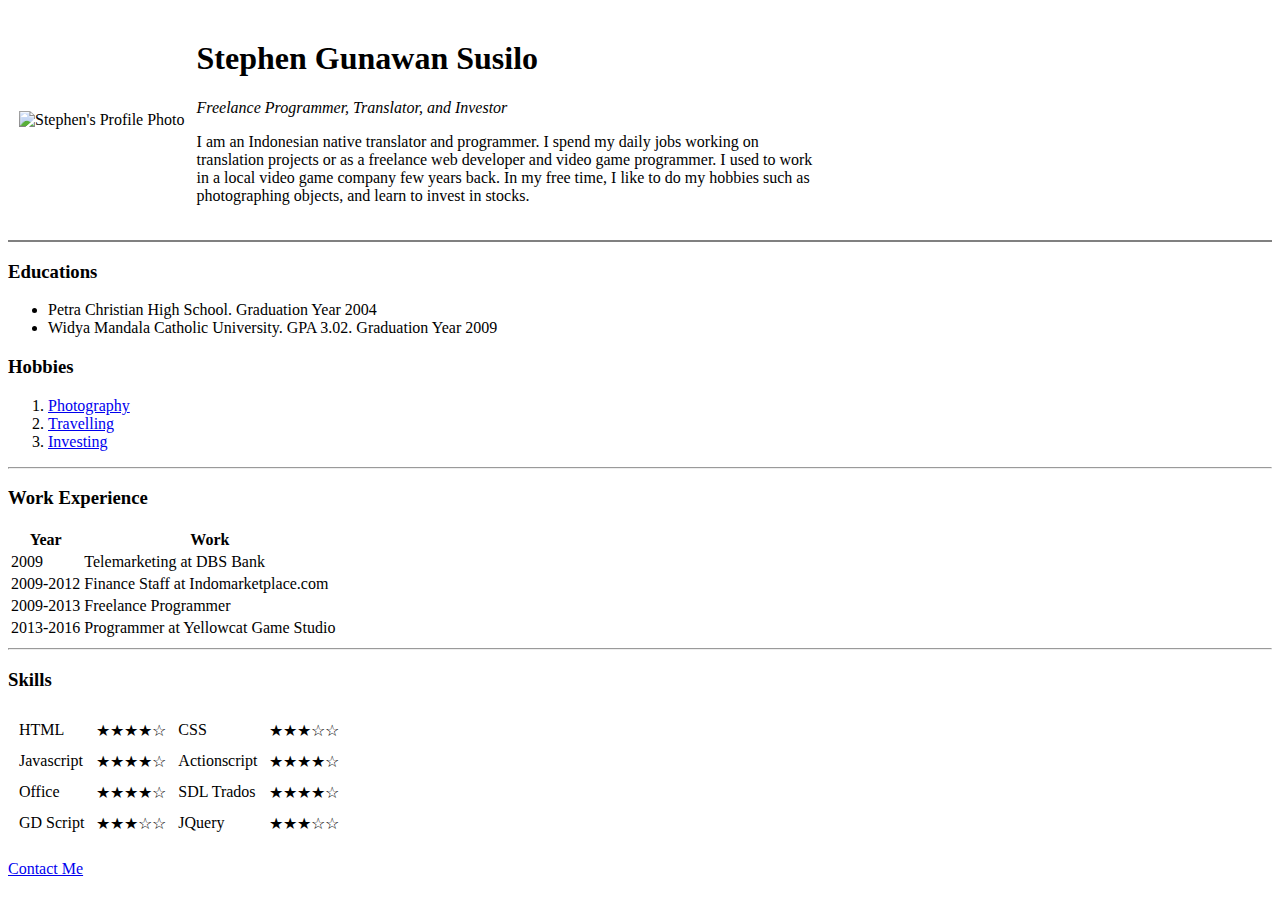
==== index.html @ 2b9957f3 "Add initial files" ====
<!DOCTYPE html>
<html>
<head>
	<meta charset="utf-8">
	<meta name="description" content="web profile">
	<meta name="keywords" content="Profile, Stephen, portfolio">
	<meta name="author" content="Stephen Gunawan Susilo">
	<meta name="viewport" content="width=device-width, initial-scale=1.0">
	<title>⚶ Stephen's Personal Page ⚶</title>
</head>
<body>
	<table cellspacing="10">
		<tr>
			<td>
				<img src="https://instagram.fsub8-1.fna.fbcdn.net/v/t51.2885-19/s150x150/26155949_169074673703487_6059531421033168896_n.jpg?_nc_ht=instagram.fsub8-1.fna.fbcdn.net&_nc_cat=103&_nc_ohc=6iQYbKCUAS0AX-Y6cKG&oh=1d3262fecca5d5c1c946ea29a9b2896f&oe=5EB70B8C" alt="Stephen's Profile Photo">
				
			</td>
			<td>
				<h1>Stephen Gunawan Susilo</h1>
				<p><em>Freelance Programmer, Translator, and Investor</em></p>
				<p>I am an Indonesian native translator and programmer. I spend my daily jobs working on <br>translation projects or as a freelance web developer and video game programmer. I used to work <br>in a local video game company few years back. In my free time, I like to do my hobbies such as <br>photographing objects, and learn to invest in stocks.</p>
				
			</td>
		</tr>
	</table>
	<hr size="2" noshade="true">
	<h3>Educations</h3>
	<ul>
		<li>
			Petra Christian High School. Graduation Year 2004
		</li>
		<li>
			Widya Mandala Catholic University. GPA 3.02. Graduation Year 2009
		</li>
	</ul>
	<h3>Hobbies</h3>
	<ol>
		<li>
			<a href="https://en.wikipedia.org/wiki/Photography" target="_blank">Photography</a> 
		</li>
		<li>
			<a href="https://en.wikipedia.org/wiki/Travel">Travelling</a> 
		</li>
		<li>
			<a href="https://www.investopedia.com/terms/i/investing.asp">Investing</a> 
		</li>
	</ol>

	<hr>

	<h3>Work Experience</h3>
	<table>
		<thead>
			<tr>
				<th>Year</th>
				<th>Work</th>
			</tr>
		</thead>
		<tbody>
			<tr>
				<td>2009</td>
				<td>Telemarketing at DBS Bank</td>
			</tr>
			<tr>
				<td>2009-2012</td>
				<td>Finance Staff at Indomarketplace.com</td>
			</tr>
			<tr>
				<td>2009-2013</td>
				<td>Freelance Programmer</td>
			</tr>
			<tr>
				<td>2013-2016</td>
				<td>Programmer at Yellowcat Game Studio</td>
			</tr>

		</tbody>
	</table>

	<hr>

	<h3>Skills</h3>
	<table cellspacing="10">
		<tr>
			<td>HTML</td>
			<td>★★★★☆</td>
			<td>CSS</td>
			<td>★★★☆☆</td>
		</tr>
		<tr>
			<td>Javascript</td>
			<td>★★★★☆</td>
			<td>Actionscript</td>
			<td>★★★★☆</td>
		</tr>
		<tr>
			<td>Office</td>
			<td>★★★★☆</td>
			<td>SDL Trados</td>
			<td>★★★★☆</td>
		</tr>
		<tr>
			<td>GD Script</td>
			<td>★★★☆☆</td>
			<td>JQuery</td>
			<td>★★★☆☆</td>
		</tr>
	</table>

	<p><a href="contact.html">Contact Me</a></p>
</body>
</html>
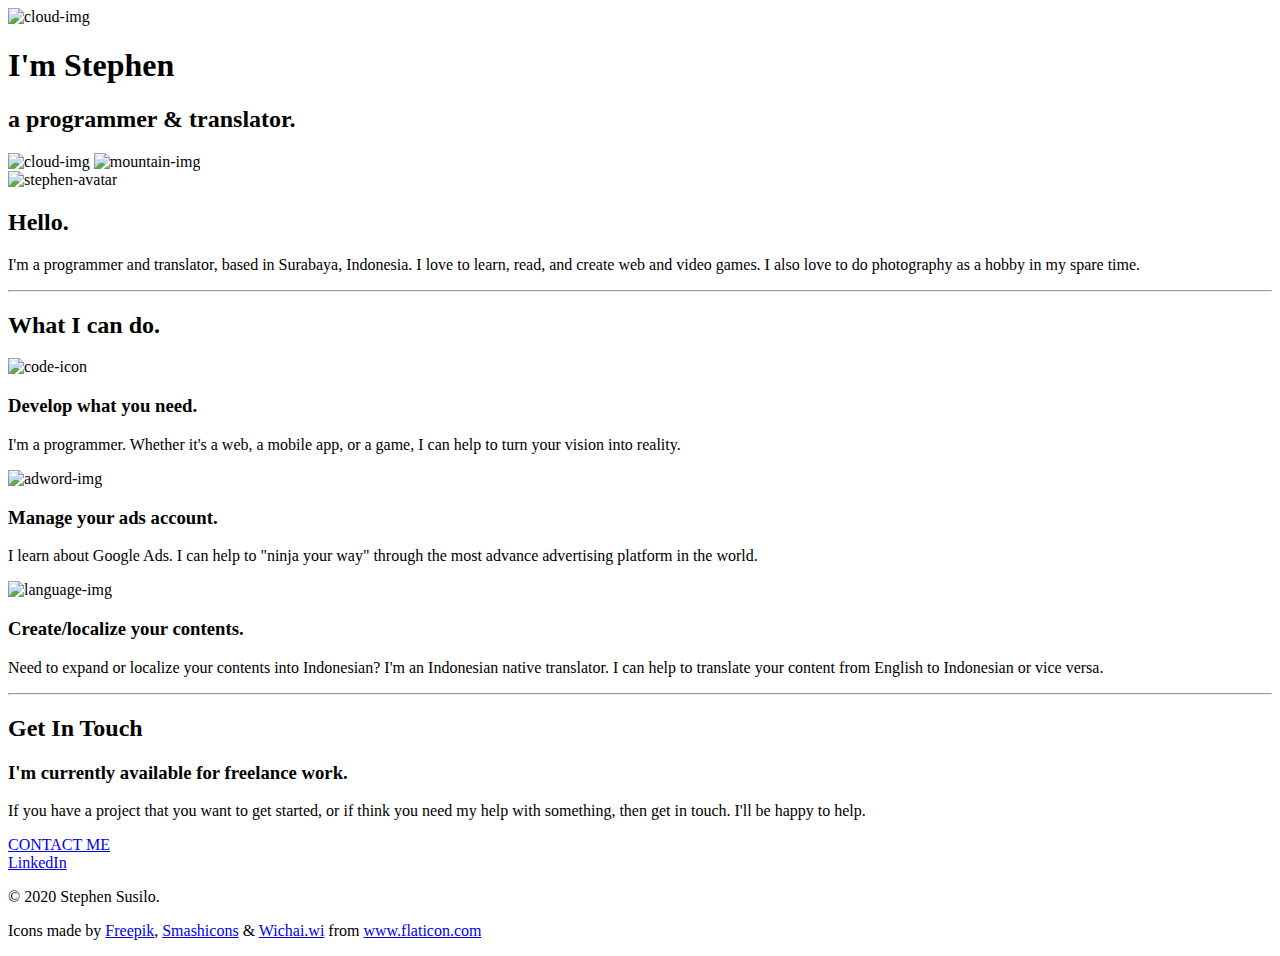
==== commit 52aafb78: "Add new CSS version" ====
--- a/index.html
+++ b/index.html
@@ -2,111 +2,70 @@
 <html>
 <head>
 	<meta charset="utf-8">
-	<meta name="description" content="web profile">
-	<meta name="keywords" content="Profile, Stephen, portfolio">
-	<meta name="author" content="Stephen Gunawan Susilo">
-	<meta name="viewport" content="width=device-width, initial-scale=1.0">
-	<title>⚶ Stephen's Personal Page ⚶</title>
+	<title>⚶ Stephen Gunawan ⚶</title>
+	<link rel="stylesheet" type="text/css" href="css/styles.css">
+	<link rel="icon" href="favicon2.ico">
+	<link href="https://fonts.googleapis.com/css?family=Merriweather|Open+Sans|Sacramento&display=swap" rel="stylesheet">
 </head>
 <body>
-	<table cellspacing="10">
-		<tr>
-			<td>
-				<img src="https://instagram.fsub8-1.fna.fbcdn.net/v/t51.2885-19/s150x150/26155949_169074673703487_6059531421033168896_n.jpg?_nc_ht=instagram.fsub8-1.fna.fbcdn.net&_nc_cat=103&_nc_ohc=6iQYbKCUAS0AX-Y6cKG&oh=1d3262fecca5d5c1c946ea29a9b2896f&oe=5EB70B8C" alt="Stephen's Profile Photo">
-				
-			</td>
-			<td>
-				<h1>Stephen Gunawan Susilo</h1>
-				<p><em>Freelance Programmer, Translator, and Investor</em></p>
-				<p>I am an Indonesian native translator and programmer. I spend my daily jobs working on <br>translation projects or as a freelance web developer and video game programmer. I used to work <br>in a local video game company few years back. In my free time, I like to do my hobbies such as <br>photographing objects, and learn to invest in stocks.</p>
-				
-			</td>
-		</tr>
-	</table>
-	<hr size="2" noshade="true">
-	<h3>Educations</h3>
-	<ul>
-		<li>
-			Petra Christian High School. Graduation Year 2004
-		</li>
-		<li>
-			Widya Mandala Catholic University. GPA 3.02. Graduation Year 2009
-		</li>
-	</ul>
-	<h3>Hobbies</h3>
-	<ol>
-		<li>
-			<a href="https://en.wikipedia.org/wiki/Photography" target="_blank">Photography</a> 
-		</li>
-		<li>
-			<a href="https://en.wikipedia.org/wiki/Travel">Travelling</a> 
-		</li>
-		<li>
-			<a href="https://www.investopedia.com/terms/i/investing.asp">Investing</a> 
-		</li>
-	</ol>
 
-	<hr>
+	<!-- <div class="avatar">
+		<img src="img/avataaars.png" alt="Stephen's avatar">
+	</div> -->
 
-	<h3>Work Experience</h3>
-	<table>
-		<thead>
-			<tr>
-				<th>Year</th>
-				<th>Work</th>
-			</tr>
-		</thead>
-		<tbody>
-			<tr>
-				<td>2009</td>
-				<td>Telemarketing at DBS Bank</td>
-			</tr>
-			<tr>
-				<td>2009-2012</td>
-				<td>Finance Staff at Indomarketplace.com</td>
-			</tr>
-			<tr>
-				<td>2009-2013</td>
-				<td>Freelance Programmer</td>
-			</tr>
-			<tr>
-				<td>2013-2016</td>
-				<td>Programmer at Yellowcat Game Studio</td>
-			</tr>
+	<div class="top-container">
+		<img class="top-cloud" src="img/cloud.png" alt="cloud-img">
+		<h1 class="nama">I'm Stephen</h1>
+		<h2 class="brief">a programmer & translator.</h2>
+		<img class="bottom-cloud" src="img/cloud.png" alt="cloud-img">
+		<img src="img/mountain.png" alt="mountain-img">
 
-		</tbody>
-	</table>
+	</div>
 
-	<hr>
+	<div class="middle-container">
+	  <div class="profile">
+	    <img class="avatar-body" src="img/avataaars.png" alt="stephen-avatar">
+	    <h2 class="hello">Hello.</h2>
+	    <p class="about-me">I'm a programmer and translator, based in Surabaya, Indonesia. I love to learn, read, and create web and video games. I also love to do photography as a hobby in my spare time.</p>
+	  </div>
+	  <hr>
+	  <div class="skills">
+	    <h2 class="mySkills">What I can do.</h2>
+	    <div class="skill-row">
+	      <img class="code-img" src="img/code.png" alt="code-icon">
+	      <h3 class="skill-1">Develop what you need.</h3>
+	      <p class="skill-1">I'm a programmer. Whether it's a web, a mobile app, or a game, I can help to turn your vision into reality.</p>
+	    </div>
+	    <div class="skill-row">
+	      <img class="adword-img" src="img/laptop.png" alt="adword-img">
+	      <h3>Manage your ads account.</h3>
+	      <p class="desc-2">I learn about Google Ads. I can help to "ninja your way" through the most advance advertising platform in the world.</p>
+	    </div>
+	    <div class="skill-row">
+	      <img class="language-img" src="img/bilingual.png" alt="language-img">
+	      <h3>Create/localize your contents.</h3>
+	      <p>Need to expand or localize your contents into Indonesian? I'm an Indonesian native translator. I can help to translate your content from English to Indonesian or vice versa.</p>
+	    </div>
+	  </div>
+	  <hr>
+	  <div class="contact-me">
+	    <h2 class="get-in-touch">Get In Touch</h2>
+	    <h3>I'm currently available for freelance work.</h3>
+	    <p class="closer">If you have a project that you want to get started, or if think you need my help with something, then get in touch. I'll be happy to help.</p>
+	    <a href="mailto:gunawanstephen@yahoo.com" class="myButton">CONTACT ME</a>
+	  </div>
+	</div>
 
-	<h3>Skills</h3>
-	<table cellspacing="10">
-		<tr>
-			<td>HTML</td>
-			<td>★★★★☆</td>
-			<td>CSS</td>
-			<td>★★★☆☆</td>
-		</tr>
-		<tr>
-			<td>Javascript</td>
-			<td>★★★★☆</td>
-			<td>Actionscript</td>
-			<td>★★★★☆</td>
-		</tr>
-		<tr>
-			<td>Office</td>
-			<td>★★★★☆</td>
-			<td>SDL Trados</td>
-			<td>★★★★☆</td>
-		</tr>
-		<tr>
-			<td>GD Script</td>
-			<td>★★★☆☆</td>
-			<td>JQuery</td>
-			<td>★★★☆☆</td>
-		</tr>
-	</table>
 
-	<p><a href="contact.html">Contact Me</a></p>
+	<div class="bottom-container">
+	  <a class="footer-link" target="_blank" href="https://www.linkedin.com/in/stephen-gunawan-a8697735/">LinkedIn</a>
+	  <!-- <a class="footer-link" href="https://twitter.com/">Twitter</a> -->
+	  <!-- <a class="footer-link" href="https://www.appbrewery.co/">Website</a> -->
+	  <p id="copyright" class="not-important">© 2020 Stephen Susilo.</p>
+	  <p class="not-important">Icons made by <a href="https://www.flaticon.com/authors/freepik" title="Freepik">Freepik</a>, <a href="https://www.flaticon.com/authors/smashicons" title="Smashicons">Smashicons</a> & <a href="https://www.flaticon.com/authors/wichaiwi" title="Wichai.wi">Wichai.wi</a> from <a href="https://www.flaticon.com/" title="Flaticon"> www.flaticon.com</a></p>
+	  
+	</div>
+
+	
 </body>
 </html>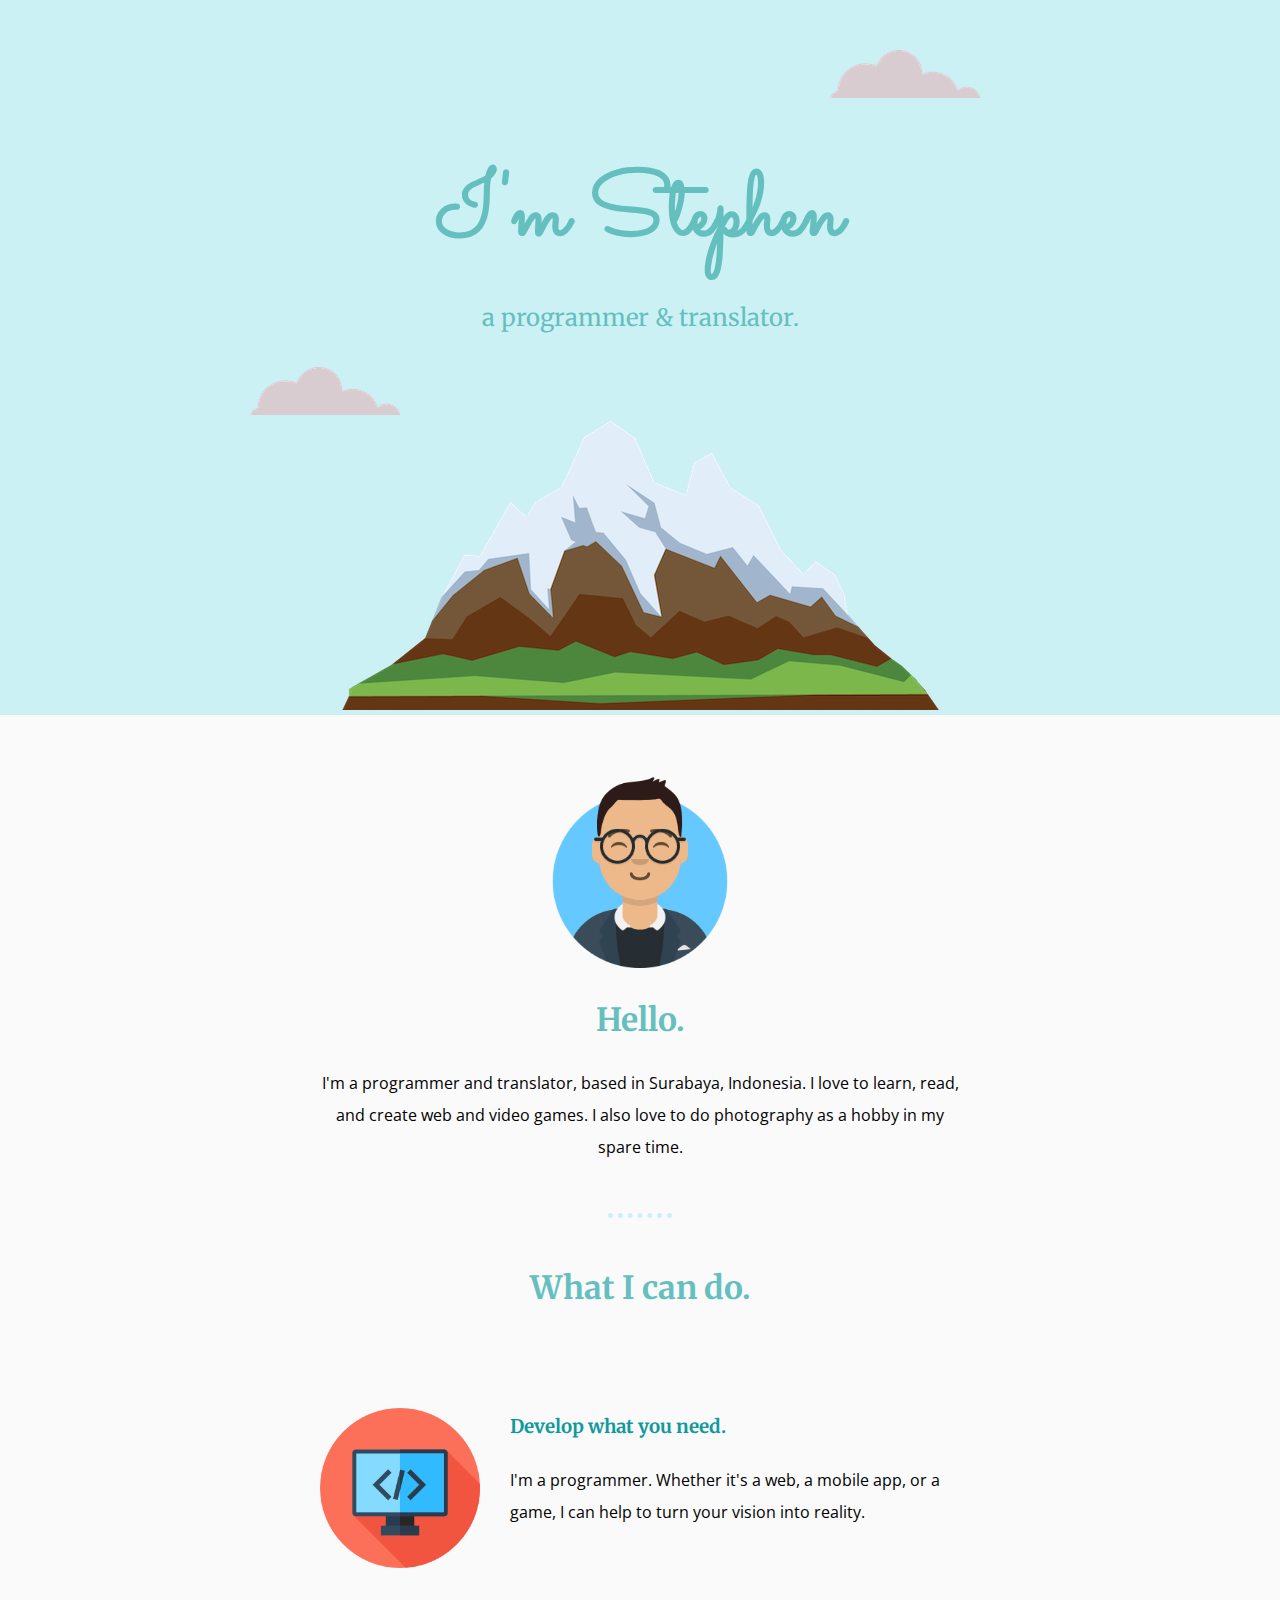
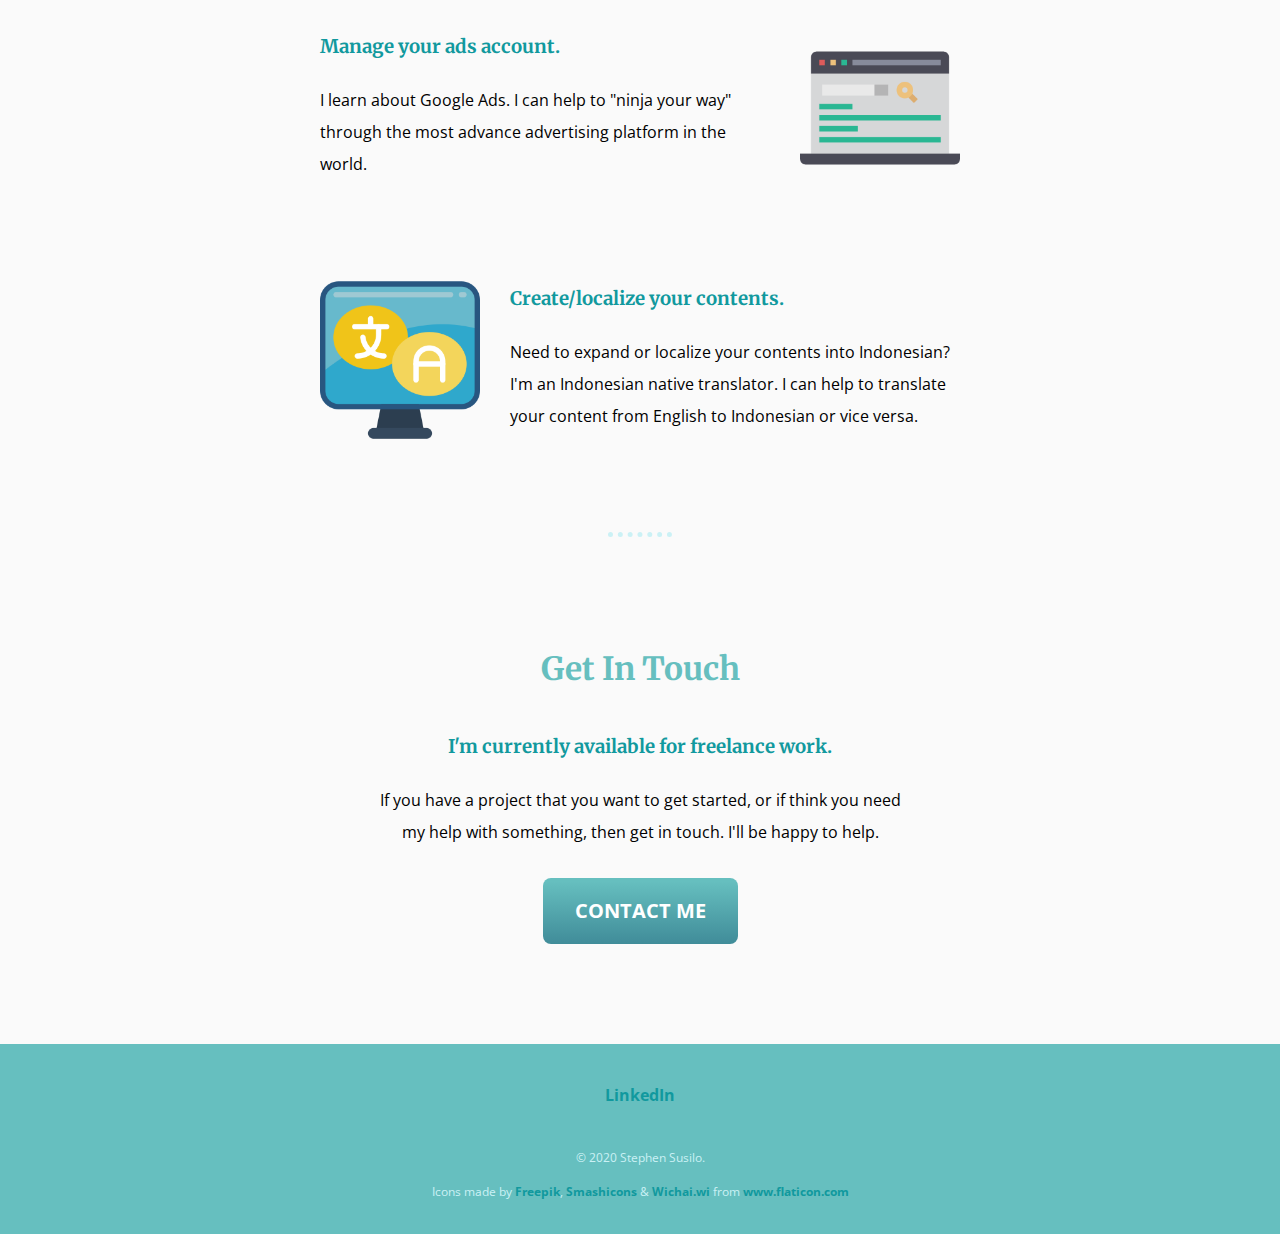
==== commit 38f27167: "Update index" ====
--- a/index.html
+++ b/index.html
@@ -3,7 +3,7 @@
 <head>
 	<meta charset="utf-8">
 	<title>⚶ Stephen Gunawan ⚶</title>
-	<link rel="stylesheet" type="text/css" href="css/styles.css">
+	<link rel="stylesheet" type="text/css" href="styles.css">
 	<link rel="icon" href="favicon2.ico">
 	<link href="https://fonts.googleapis.com/css?family=Merriweather|Open+Sans|Sacramento&display=swap" rel="stylesheet">
 </head>
@@ -14,17 +14,17 @@
 	</div> -->
 
 	<div class="top-container">
-		<img class="top-cloud" src="img/cloud.png" alt="cloud-img">
+		<img class="top-cloud" src="cloud.png" alt="cloud-img">
 		<h1 class="nama">I'm Stephen</h1>
 		<h2 class="brief">a programmer & translator.</h2>
-		<img class="bottom-cloud" src="img/cloud.png" alt="cloud-img">
-		<img src="img/mountain.png" alt="mountain-img">
+		<img class="bottom-cloud" src="cloud.png" alt="cloud-img">
+		<img src="mountain.png" alt="mountain-img">
 
 	</div>
 
 	<div class="middle-container">
 	  <div class="profile">
-	    <img class="avatar-body" src="img/avataaars.png" alt="stephen-avatar">
+	    <img class="avatar-body" src="avataaars.png" alt="stephen-avatar">
 	    <h2 class="hello">Hello.</h2>
 	    <p class="about-me">I'm a programmer and translator, based in Surabaya, Indonesia. I love to learn, read, and create web and video games. I also love to do photography as a hobby in my spare time.</p>
 	  </div>
@@ -32,17 +32,17 @@
 	  <div class="skills">
 	    <h2 class="mySkills">What I can do.</h2>
 	    <div class="skill-row">
-	      <img class="code-img" src="img/code.png" alt="code-icon">
+	      <img class="code-img" src="code.png" alt="code-icon">
 	      <h3 class="skill-1">Develop what you need.</h3>
 	      <p class="skill-1">I'm a programmer. Whether it's a web, a mobile app, or a game, I can help to turn your vision into reality.</p>
 	    </div>
 	    <div class="skill-row">
-	      <img class="adword-img" src="img/laptop.png" alt="adword-img">
+	      <img class="adword-img" src="laptop.png" alt="adword-img">
 	      <h3>Manage your ads account.</h3>
 	      <p class="desc-2">I learn about Google Ads. I can help to "ninja your way" through the most advance advertising platform in the world.</p>
 	    </div>
 	    <div class="skill-row">
-	      <img class="language-img" src="img/bilingual.png" alt="language-img">
+	      <img class="language-img" src="bilingual.png" alt="language-img">
 	      <h3>Create/localize your contents.</h3>
 	      <p>Need to expand or localize your contents into Indonesian? I'm an Indonesian native translator. I can help to translate your content from English to Indonesian or vice versa.</p>
 	    </div>
@@ -68,4 +68,4 @@
 
 	
 </body>
-</html>+</html>
--- a/styles.css
+++ b/styles.css
@@ -0,0 +1,207 @@
+/*-------------------TAG selector-------------------------*/
+a{
+	color: #11999E;
+	font-weight: bold;
+	text-decoration: none;
+}
+
+a:hover{
+	color: #eaf6f6;
+	font-weight: normal;
+}
+
+body{
+	margin: 0px;
+	text-align: center;
+	font-family: 'Open Sans', sans-serif;
+	background-color: #fafafa;
+
+}
+
+
+
+h1{
+	margin-top: 0px;
+	font-family: 'Sacramento', cursive;
+	color: #66BFBF;
+}
+
+h2{
+	font-family: 'Merriweather', serif;
+	color: #66BFBF;
+}
+
+h3{
+	font-family: 'Merriweather', serif;
+	color: #11999E;
+}
+
+hr{
+	border-color: #cbf1f5;
+	border-style: dotted hidden hidden hidden;
+	border-width: 0.35rem;
+	width: 5%;
+	margin: 50px auto 50px auto;
+}
+
+p{
+	/*max-width: 300px;
+	margin:auto;*/
+	/*color: #40514e;*/
+	line-height: 2;
+}
+
+
+
+
+/*-------------------CLASS selector-------------------------*/
+
+.about-me{
+	width: 50%;
+	margin: auto;
+}
+
+.adword-img{
+	/*width: 150px;
+	height: 150px;*/
+	width: 25%;
+	float: right;
+	margin-left: 30px;
+	/*background-color: lightblue;*/
+	/*padding: 20px;*/
+	/*border-radius: 100%;*/
+}
+
+.avatar-body{
+	/*width: 200px;
+	height: 200px;*/
+	width: 15%;
+	margin-top: 50px;
+}
+
+.bottom-cloud{
+	position: absolute;
+	left: 250px;
+	bottom: 300px;
+
+}
+
+.bottom-container{
+	background-color: #66BFBF;
+	/*margin-bottom: 0;*/
+	padding-bottom: 20px;
+	padding-top: 40px;
+	color: #cbf1f5;
+}
+
+.brief{
+	font-size: 1.5rem;
+	font-weight: normal;
+}
+
+.closer{
+	width: 50%;
+	margin: auto auto 30px auto;
+}
+
+.code-img{
+	/*width: 150px;
+	height: 150px;*/
+	width: 25%;
+	float: left;
+	margin-right: 30px;
+}
+
+.contact-me{
+	margin: 100px;
+	line-height: 2;
+}
+
+
+
+
+.hello, .mySkills, .get-in-touch{
+	font-size: 2rem;
+}
+
+
+.language-img{
+	/*width: 150px;
+	height: 150px;*/
+	width: 25%;
+	float: left;
+	margin-right: 30px;
+	/*background-color: magenta;*/
+	/*padding: 20px;*/
+	/*border-radius: 100%;*/
+}
+
+.middle-container{
+	
+}
+
+.myButton {
+	background:linear-gradient(to bottom, #66bfbf 5%, #408c99 100%);
+	background-color:#66bfbf;
+	border-radius:8px;
+	display:inline-block;
+	cursor:pointer;
+	color:#ffffff;
+	/*font-family:Arial;*/
+	font-size:20px;
+	padding:13px 32px;
+	text-decoration:none;
+	&:hover {
+	background:linear-gradient(to bottom, #408c99 5%, #66bfbf 100%);
+	background-color:#408c99;
+
+
+	}
+	 &:active {
+		position:relative;
+		top:1px;
+	}
+ }
+
+.nama{
+	font-size: 562.5%;
+	margin: 50px auto 0px auto;
+}
+
+.not-important{
+	font-size: 0.75rem;
+	margin: 10px auto;
+}
+
+.skill-1{
+}
+
+.skill-row{
+	width: 50%;
+	margin: 100px auto 100px auto;
+	text-align: left;
+	line-height: 2;
+
+}
+
+
+
+.top-cloud{
+	position: absolute;
+	top: 50px;
+	right: 300px;
+
+}
+
+.top-container{
+	background-color: #cbf1f5;
+	padding-top: 100px;
+	position: relative;
+	/*line-height: 2;*/
+}
+
+/*-------------------ID selector-------------------------*/
+
+#copyright{
+	margin-top: 40px;
+}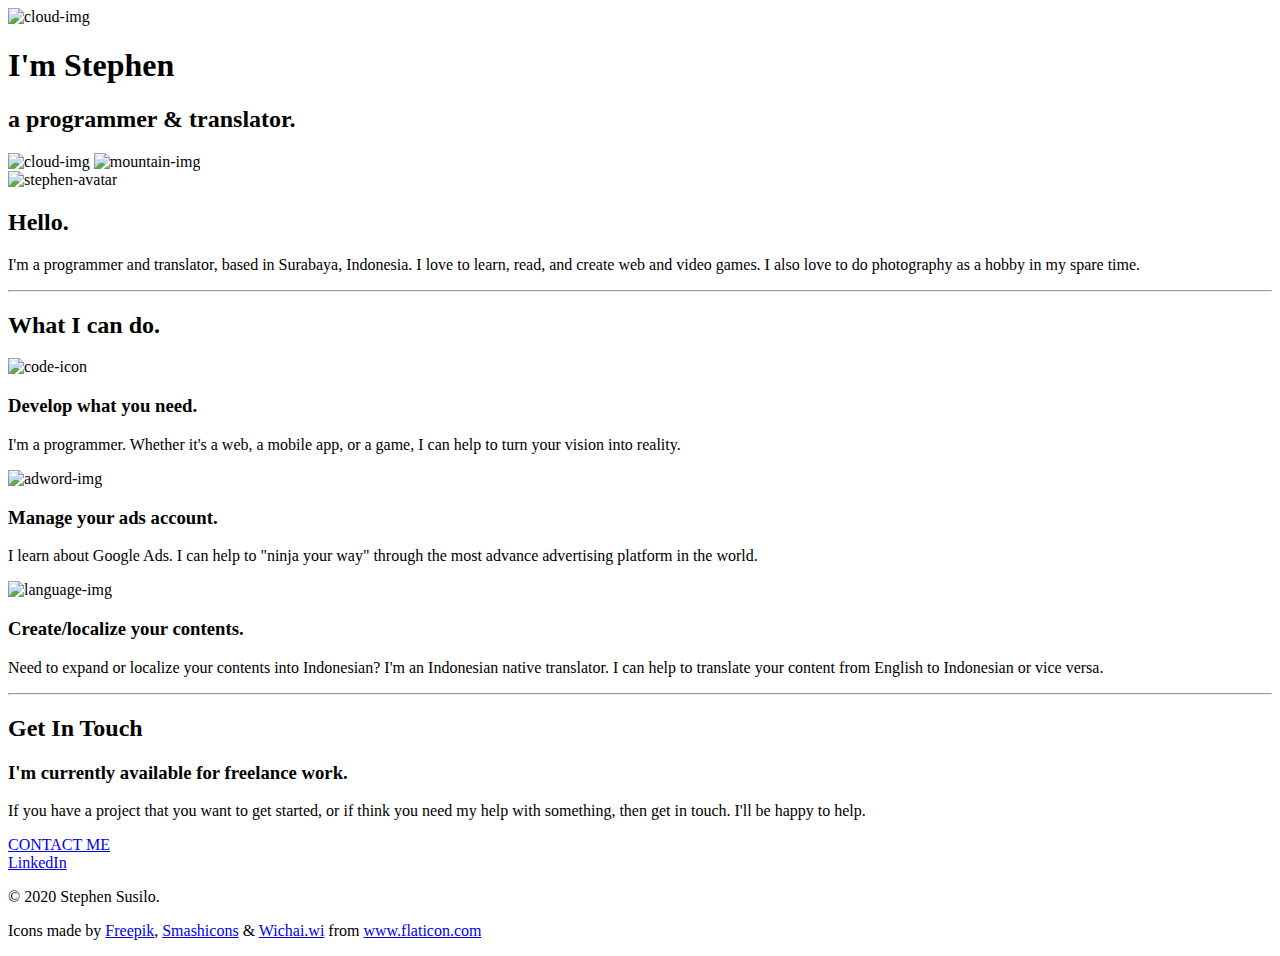
==== commit 06e97c81: "update index" ====
--- a/index.html
+++ b/index.html
@@ -3,7 +3,7 @@
 <head>
 	<meta charset="utf-8">
 	<title>⚶ Stephen Gunawan ⚶</title>
-	<link rel="stylesheet" type="text/css" href="styles.css">
+	<link rel="stylesheet" type="text/css" href="css/styles.css">
 	<link rel="icon" href="favicon2.ico">
 	<link href="https://fonts.googleapis.com/css?family=Merriweather|Open+Sans|Sacramento&display=swap" rel="stylesheet">
 </head>
@@ -14,17 +14,17 @@
 	</div> -->
 
 	<div class="top-container">
-		<img class="top-cloud" src="cloud.png" alt="cloud-img">
+		<img class="top-cloud" src="img/cloud.png" alt="cloud-img">
 		<h1 class="nama">I'm Stephen</h1>
 		<h2 class="brief">a programmer & translator.</h2>
-		<img class="bottom-cloud" src="cloud.png" alt="cloud-img">
-		<img src="mountain.png" alt="mountain-img">
+		<img class="bottom-cloud" src="img/cloud.png" alt="cloud-img">
+		<img src="img/mountain.png" alt="mountain-img">
 
 	</div>
 
 	<div class="middle-container">
 	  <div class="profile">
-	    <img class="avatar-body" src="avataaars.png" alt="stephen-avatar">
+	    <img class="avatar-body" src="img/avataaars.png" alt="stephen-avatar">
 	    <h2 class="hello">Hello.</h2>
 	    <p class="about-me">I'm a programmer and translator, based in Surabaya, Indonesia. I love to learn, read, and create web and video games. I also love to do photography as a hobby in my spare time.</p>
 	  </div>
@@ -32,17 +32,17 @@
 	  <div class="skills">
 	    <h2 class="mySkills">What I can do.</h2>
 	    <div class="skill-row">
-	      <img class="code-img" src="code.png" alt="code-icon">
+	      <img class="code-img" src="img/code.png" alt="code-icon">
 	      <h3 class="skill-1">Develop what you need.</h3>
 	      <p class="skill-1">I'm a programmer. Whether it's a web, a mobile app, or a game, I can help to turn your vision into reality.</p>
 	    </div>
 	    <div class="skill-row">
-	      <img class="adword-img" src="laptop.png" alt="adword-img">
+	      <img class="adword-img" src="img/laptop.png" alt="adword-img">
 	      <h3>Manage your ads account.</h3>
 	      <p class="desc-2">I learn about Google Ads. I can help to "ninja your way" through the most advance advertising platform in the world.</p>
 	    </div>
 	    <div class="skill-row">
-	      <img class="language-img" src="bilingual.png" alt="language-img">
+	      <img class="language-img" src="img/bilingual.png" alt="language-img">
 	      <h3>Create/localize your contents.</h3>
 	      <p>Need to expand or localize your contents into Indonesian? I'm an Indonesian native translator. I can help to translate your content from English to Indonesian or vice versa.</p>
 	    </div>
@@ -68,4 +68,4 @@
 
 	
 </body>
-</html>
+</html>